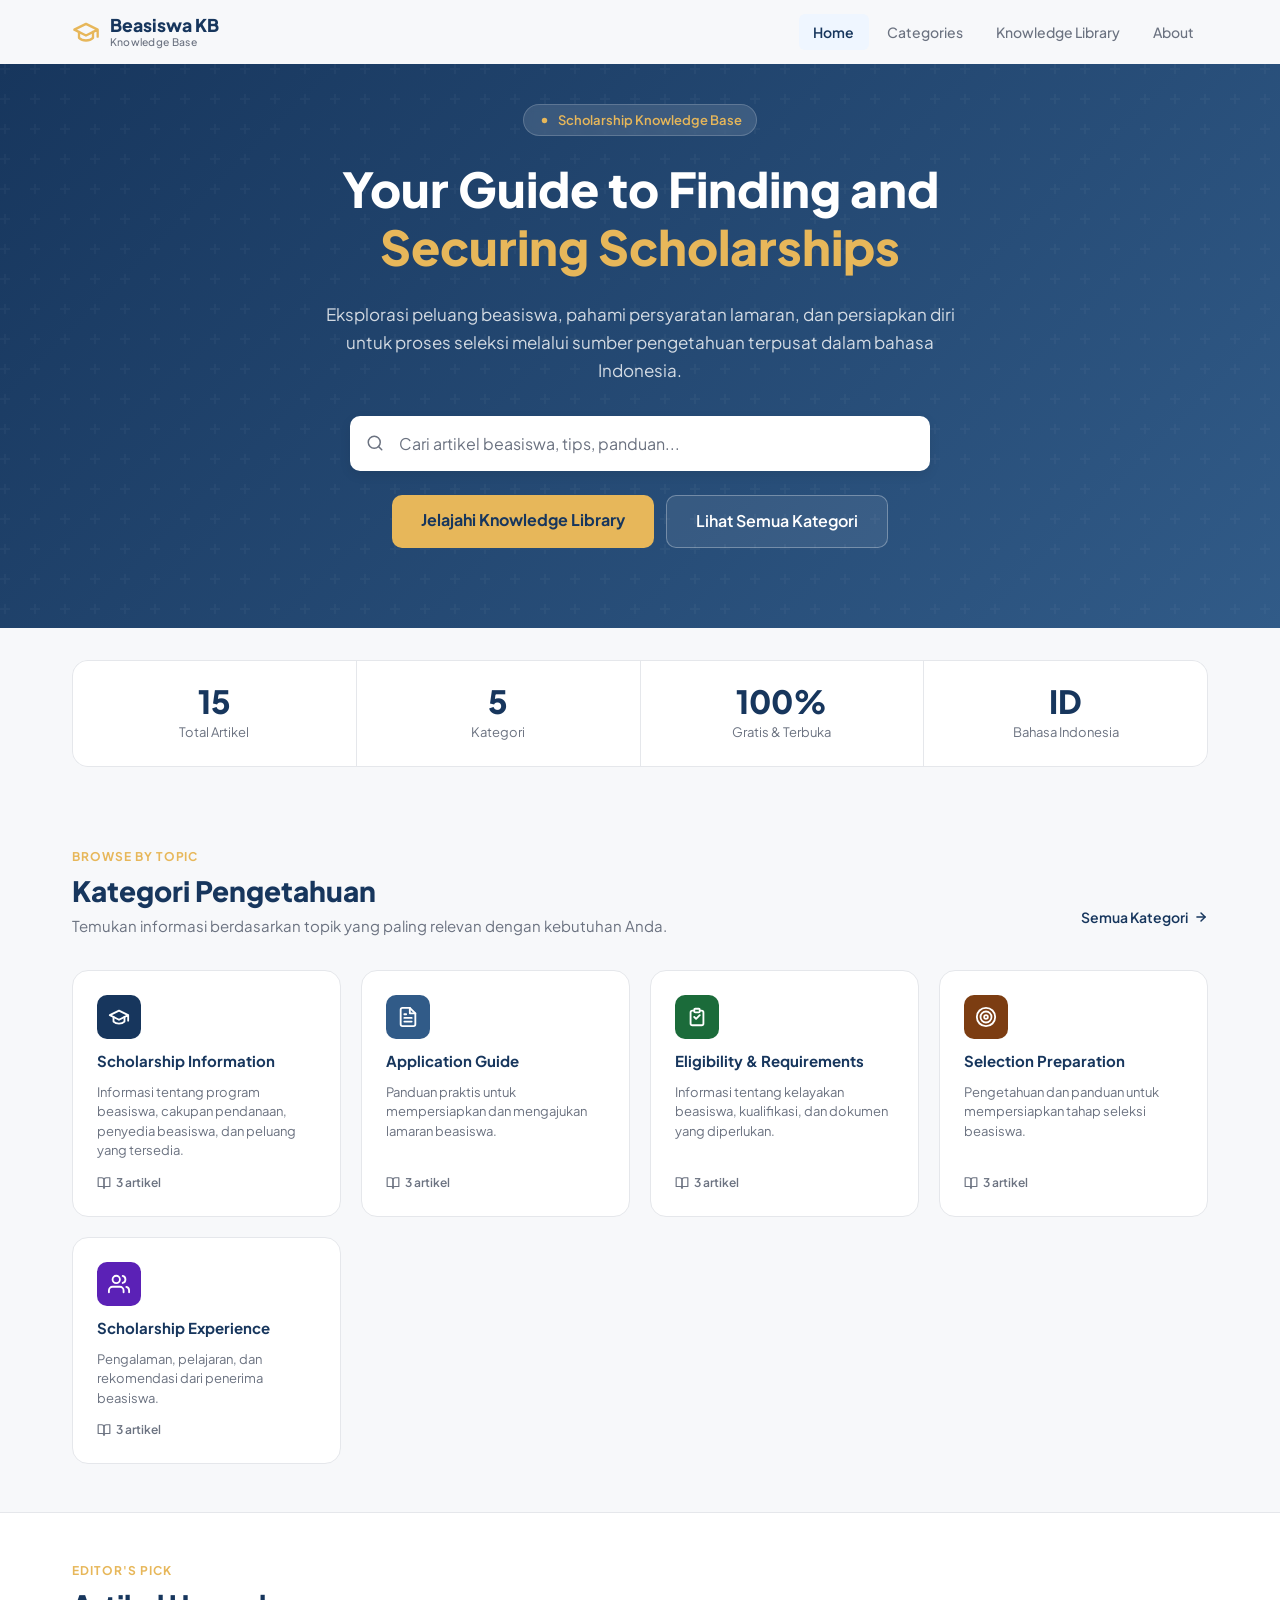
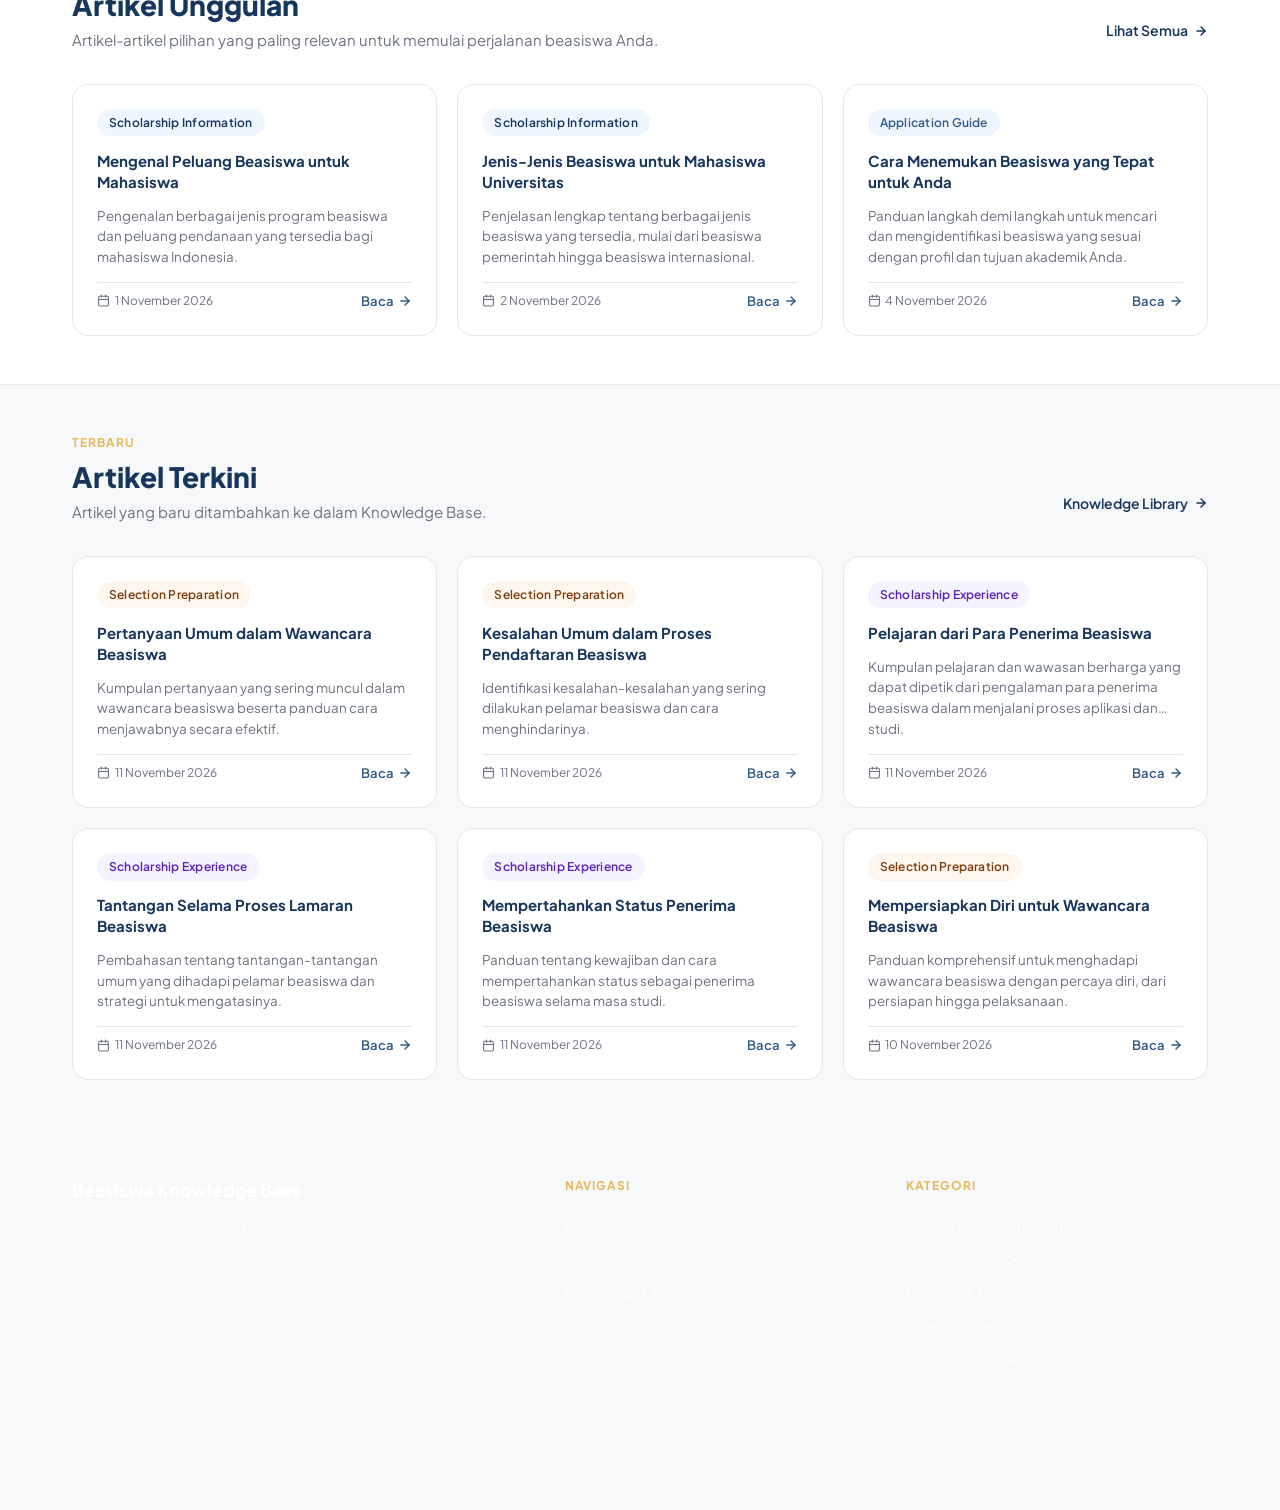
==== websitekm/index.html @ 0478dff2 "initial" ====
<!DOCTYPE html>
<html lang="id">
<head>
  <meta charset="UTF-8" />
  <meta name="viewport" content="width=device-width, initial-scale=1.0" />
  <meta name="description" content="Scholarship Knowledge Base — Platform pengetahuan terpusat tentang beasiswa untuk mahasiswa Indonesia." />
  <title>Beasiswa Knowledge Base — Home</title>
  <link rel="stylesheet" href="assets/css/style.css" />
</head>
<body>

<!-- NAVBAR -->
<header id="navbar"></header>

<!-- HERO -->
<section class="hero" aria-label="Hero section">
  <div class="container hero-inner">
    <span class="hero-eyebrow">
      <svg xmlns="http://www.w3.org/2000/svg" width="13" height="13" viewBox="0 0 24 24" fill="currentColor"><circle cx="12" cy="12" r="5"/></svg>
      Scholarship Knowledge Base
    </span>

    <h1>Your Guide to Finding and <span>Securing Scholarships</span></h1>

    <p class="hero-desc">
      Eksplorasi peluang beasiswa, pahami persyaratan lamaran, dan persiapkan diri untuk proses seleksi melalui sumber pengetahuan terpusat dalam bahasa Indonesia.
    </p>

    <!-- Search -->
    <div class="hero-search search-wrap" style="margin-top:.5rem">
      <form id="heroSearchForm" role="search" aria-label="Cari artikel beasiswa">
        <svg class="search-icon" xmlns="http://www.w3.org/2000/svg" viewBox="0 0 24 24" fill="none" stroke="currentColor" stroke-width="2" stroke-linecap="round" stroke-linejoin="round"><circle cx="11" cy="11" r="8"/><line x1="21" y1="21" x2="16.65" y2="16.65"/></svg>
        <input
          id="heroSearch"
          class="search-input"
          type="search"
          placeholder="Cari artikel beasiswa, tips, panduan..."
          autocomplete="off"
          aria-label="Cari artikel"
        />
        <button type="button" class="search-clear" id="heroSearchClear" aria-label="Hapus pencarian">&times;</button>
      </form>
    </div>

    <div class="hero-actions">
      <a href="library.html" class="btn-hero-primary">Jelajahi Knowledge Library</a>
      <a href="categories.html" class="btn-hero-outline">Lihat Semua Kategori</a>
    </div>
  </div>
</section>

<!-- STATS -->
<div class="container">
  <div class="stats-strip" id="statsStrip">
    <!-- injected by home.js -->
  </div>
</div>

<!-- FEATURED CATEGORIES -->
<section>
  <div class="container">
    <div class="section-header">
      <div>
        <div class="section-label">Browse by Topic</div>
        <h2 class="section-title">Kategori Pengetahuan</h2>
        <p class="section-desc">Temukan informasi berdasarkan topik yang paling relevan dengan kebutuhan Anda.</p>
      </div>
      <a href="categories.html" class="btn btn-ghost" style="white-space:nowrap">
        Semua Kategori
        <svg xmlns="http://www.w3.org/2000/svg" width="14" height="14" viewBox="0 0 24 24" fill="none" stroke="currentColor" stroke-width="2.5" stroke-linecap="round" stroke-linejoin="round"><line x1="5" y1="12" x2="19" y2="12"/><polyline points="12 5 19 12 12 19"/></svg>
      </a>
    </div>
    <div class="categories-grid" id="featuredCategories">
      <!-- injected by home.js -->
    </div>
  </div>
</section>

<!-- FEATURED KNOWLEDGE -->
<section style="background:var(--color-surface); border-top:1px solid var(--color-border); border-bottom:1px solid var(--color-border);">
  <div class="container">
    <div class="section-header">
      <div>
        <div class="section-label">Editor's Pick</div>
        <h2 class="section-title">Artikel Unggulan</h2>
        <p class="section-desc">Artikel-artikel pilihan yang paling relevan untuk memulai perjalanan beasiswa Anda.</p>
      </div>
      <a href="library.html" class="btn btn-ghost" style="white-space:nowrap">
        Lihat Semua
        <svg xmlns="http://www.w3.org/2000/svg" width="14" height="14" viewBox="0 0 24 24" fill="none" stroke="currentColor" stroke-width="2.5" stroke-linecap="round" stroke-linejoin="round"><line x1="5" y1="12" x2="19" y2="12"/><polyline points="12 5 19 12 12 19"/></svg>
      </a>
    </div>
    <div class="knowledge-grid" id="featuredKnowledge">
      <!-- injected by home.js -->
    </div>
  </div>
</section>

<!-- LATEST KNOWLEDGE -->
<section>
  <div class="container">
    <div class="section-header">
      <div>
        <div class="section-label">Terbaru</div>
        <h2 class="section-title">Artikel Terkini</h2>
        <p class="section-desc">Artikel yang baru ditambahkan ke dalam Knowledge Base.</p>
      </div>
      <a href="library.html" class="btn btn-ghost" style="white-space:nowrap">
        Knowledge Library
        <svg xmlns="http://www.w3.org/2000/svg" width="14" height="14" viewBox="0 0 24 24" fill="none" stroke="currentColor" stroke-width="2.5" stroke-linecap="round" stroke-linejoin="round"><line x1="5" y1="12" x2="19" y2="12"/><polyline points="12 5 19 12 12 19"/></svg>
      </a>
    </div>
    <div class="knowledge-grid" id="latestKnowledge">
      <!-- injected by home.js -->
    </div>
  </div>
</section>

<!-- FOOTER -->
<footer id="footer"></footer>

<script src="assets/js/app.js"></script>
<script src="assets/js/home.js"></script>
</body>
</html>
---- websitekm/assets/css/style.css ----
/* ============================================================
   SCHOLARSHIP KNOWLEDGE BASE — Global Stylesheet
   ============================================================ */

/* ---------- Fonts ---------- */
@import url('https://fonts.googleapis.com/css2?family=Plus+Jakarta+Sans:wght@300;400;500;600;700;800&display=swap');

/* ---------- CSS Custom Properties ---------- */
:root {
  --color-primary:       #17365D;
  --color-primary-light: #1E4A7D;
  --color-secondary:     #315B88;
  --color-accent:        #E7B75A;
  --color-accent-hover:  #D4A348;
  --color-bg:            #F7F8FA;
  --color-surface:       #FFFFFF;
  --color-text:          #202B3C;
  --color-text-secondary:#6B7280;
  --color-border:        #E5E7EB;
  --color-success:       #1B6B3A;
  --color-warning:       #7C3D12;
  --color-purple:        #5B21B6;

  --shadow-sm:  0 1px 3px rgba(0,0,0,.08);
  --shadow-md:  0 4px 12px rgba(0,0,0,.08);
  --shadow-lg:  0 8px 24px rgba(0,0,0,.10);

  --radius-sm:  6px;
  --radius-md:  10px;
  --radius-lg:  16px;
  --radius-xl:  24px;

  --transition: 0.2s ease;

  --font-family: 'Plus Jakarta Sans', system-ui, -apple-system, sans-serif;
  --container-max: 1200px;
  --container-pad: clamp(1rem, 5vw, 2rem);
}

/* ---------- Reset ---------- */
*, *::before, *::after { box-sizing: border-box; margin: 0; padding: 0; }
html { scroll-behavior: smooth; font-size: 16px; }
body {
  font-family: var(--font-family);
  background-color: var(--color-bg);
  color: var(--color-text);
  line-height: 1.6;
  -webkit-font-smoothing: antialiased;
}
img { max-width: 100%; height: auto; display: block; }
a { color: inherit; text-decoration: none; }
ul, ol { list-style: none; }
button { cursor: pointer; border: none; background: none; font-family: inherit; }
input { font-family: inherit; }

/* ---------- Utility ---------- */
.container {
  max-width: var(--container-max);
  margin-inline: auto;
  padding-inline: var(--container-pad);
}

.visually-hidden {
  position: absolute; width: 1px; height: 1px;
  overflow: hidden; clip: rect(0,0,0,0); white-space: nowrap;
}

.text-center { text-align: center; }

.badge {
  display: inline-flex;
  align-items: center;
  gap: 0.3rem;
  padding: 0.25rem 0.75rem;
  border-radius: 999px;
  font-size: 0.75rem;
  font-weight: 600;
  letter-spacing: 0.02em;
}

.badge-cat001 { background: #EFF6FF; color: #17365D; }
.badge-cat002 { background: #EFF6FF; color: #315B88; }
.badge-cat003 { background: #F0FDF4; color: #1B6B3A; }
.badge-cat004 { background: #FFF7ED; color: #7C3D12; }
.badge-cat005 { background: #F5F3FF; color: #5B21B6; }

/* ---------- Buttons ---------- */
.btn {
  display: inline-flex;
  align-items: center;
  gap: 0.4rem;
  padding: 0.65rem 1.4rem;
  border-radius: var(--radius-md);
  font-size: 0.875rem;
  font-weight: 600;
  transition: background var(--transition), color var(--transition), transform var(--transition), box-shadow var(--transition);
}
.btn:active { transform: scale(0.98); }

.btn-primary {
  background: var(--color-accent);
  color: var(--color-primary);
}
.btn-primary:hover { background: var(--color-accent-hover); box-shadow: var(--shadow-md); }

.btn-outline {
  background: transparent;
  border: 1.5px solid var(--color-primary);
  color: var(--color-primary);
}
.btn-outline:hover { background: var(--color-primary); color: #fff; }

.btn-ghost {
  background: transparent;
  color: var(--color-primary);
  font-weight: 600;
  padding-inline: 0;
}
.btn-ghost:hover { text-decoration: underline; }

.btn-sm { padding: 0.4rem 1rem; font-size: 0.8125rem; }

/* ---------- Navigation ---------- */
.navbar {
  position: sticky;
  top: 0;
  z-index: 1000;
  background: var(--color-surface);
  border-bottom: 1px solid var(--color-border);
  box-shadow: var(--shadow-sm);
}

.navbar-inner {
  display: flex;
  align-items: center;
  justify-content: space-between;
  gap: 1rem;
  padding-block: 0.9rem;
}

.navbar-logo {
  display: flex;
  align-items: center;
  gap: 0.6rem;
  font-weight: 800;
  font-size: 1.1rem;
  color: var(--color-primary);
  line-height: 1.2;
}

.navbar-logo svg {
  flex-shrink: 0;
  color: var(--color-accent);
}

.navbar-logo-sub {
  font-size: 0.65rem;
  font-weight: 500;
  color: var(--color-text-secondary);
  display: block;
  letter-spacing: 0.03em;
}

.navbar-nav {
  display: flex;
  align-items: center;
  gap: 0.25rem;
}

.navbar-nav a {
  padding: 0.4rem 0.9rem;
  border-radius: var(--radius-sm);
  font-size: 0.875rem;
  font-weight: 500;
  color: var(--color-text-secondary);
  transition: color var(--transition), background var(--transition);
}

.navbar-nav a:hover,
.navbar-nav a.active {
  color: var(--color-primary);
  background: #EFF6FF;
}

.navbar-nav a.active { font-weight: 600; }

.navbar-toggle {
  display: none;
  flex-direction: column;
  gap: 5px;
  padding: 0.4rem;
  border-radius: var(--radius-sm);
  color: var(--color-text);
}

.navbar-toggle span {
  display: block;
  width: 22px;
  height: 2px;
  background: currentColor;
  border-radius: 2px;
  transition: transform var(--transition), opacity var(--transition);
}

/* Mobile nav */
@media (max-width: 768px) {
  .navbar-nav {
    display: none;
    position: absolute;
    top: 100%;
    left: 0;
    right: 0;
    background: var(--color-surface);
    border-bottom: 1px solid var(--color-border);
    flex-direction: column;
    align-items: stretch;
    padding: 0.75rem 1rem;
    gap: 0.25rem;
    box-shadow: var(--shadow-md);
  }

  .navbar-nav.open { display: flex; }

  .navbar-nav a {
    padding: 0.65rem 1rem;
    border-radius: var(--radius-sm);
  }

  .navbar-toggle { display: flex; }
}

/* ---------- Footer ---------- */
.footer {
  background: var(--color-primary);
  color: rgba(255,255,255,0.85);
  margin-top: 4rem;
}

.footer-top {
  padding-block: 3rem;
  display: grid;
  grid-template-columns: 1.5fr 1fr 1fr;
  gap: 2.5rem;
}

.footer-brand-name {
  font-weight: 800;
  font-size: 1.1rem;
  color: #fff;
  margin-bottom: 0.5rem;
}

.footer-brand-desc {
  font-size: 0.875rem;
  line-height: 1.6;
  color: rgba(255,255,255,0.65);
  max-width: 28ch;
}

.footer-heading {
  font-size: 0.75rem;
  font-weight: 700;
  letter-spacing: 0.08em;
  text-transform: uppercase;
  color: var(--color-accent);
  margin-bottom: 1rem;
}

.footer-links {
  display: flex;
  flex-direction: column;
  gap: 0.5rem;
}

.footer-links a {
  font-size: 0.875rem;
  color: rgba(255,255,255,0.7);
  transition: color var(--transition);
}

.footer-links a:hover { color: #fff; }

.footer-bottom {
  border-top: 1px solid rgba(255,255,255,0.12);
  padding-block: 1.25rem;
  display: flex;
  align-items: center;
  justify-content: space-between;
  flex-wrap: wrap;
  gap: 0.5rem;
  font-size: 0.8125rem;
  color: rgba(255,255,255,0.5);
}

@media (max-width: 768px) {
  .footer-top { grid-template-columns: 1fr; }
  .footer-bottom { justify-content: center; text-align: center; }
}

/* ---------- Hero Section ---------- */
.hero {
  background: linear-gradient(135deg, var(--color-primary) 0%, var(--color-secondary) 100%);
  color: #fff;
  padding-block: clamp(3rem, 8vw, 5rem);
  position: relative;
  overflow: hidden;
}

.hero::before {
  content: '';
  position: absolute;
  inset: 0;
  background: url("data:image/svg+xml,%3Csvg width='60' height='60' viewBox='0 0 60 60' xmlns='http://www.w3.org/2000/svg'%3E%3Cg fill='none' fill-rule='evenodd'%3E%3Cg fill='%23ffffff' fill-opacity='0.03'%3E%3Cpath d='M36 34v-4h-2v4h-4v2h4v4h2v-4h4v-2h-4zm0-30V0h-2v4h-4v2h4v4h2V6h4V4h-4zM6 34v-4H4v4H0v2h4v4h2v-4h4v-2H6zM6 4V0H4v4H0v2h4v4h2V6h4V4H6z'/%3E%3C/g%3E%3C/g%3E%3C/svg%3E");
}

.hero-inner {
  position: relative;
  display: flex;
  flex-direction: column;
  align-items: center;
  text-align: center;
  gap: 1.5rem;
}

.hero-eyebrow {
  display: inline-flex;
  align-items: center;
  gap: 0.4rem;
  background: rgba(255,255,255,0.12);
  backdrop-filter: blur(4px);
  border: 1px solid rgba(255,255,255,0.18);
  border-radius: 999px;
  padding: 0.3rem 0.9rem;
  font-size: 0.8125rem;
  font-weight: 600;
  color: var(--color-accent);
}

.hero h1 {
  font-size: clamp(1.75rem, 5vw, 3rem);
  font-weight: 800;
  line-height: 1.2;
  max-width: 20ch;
  margin-inline: auto;
}

.hero h1 span { color: var(--color-accent); }

.hero-desc {
  font-size: clamp(0.9375rem, 2vw, 1.0625rem);
  line-height: 1.65;
  color: rgba(255,255,255,0.80);
  max-width: 55ch;
  margin-inline: auto;
}

.hero-actions {
  display: flex;
  gap: 0.75rem;
  flex-wrap: wrap;
  justify-content: center;
}

.btn-hero-primary {
  background: var(--color-accent);
  color: var(--color-primary);
  font-weight: 700;
  padding: 0.8rem 1.8rem;
  border-radius: var(--radius-md);
  transition: background var(--transition), transform var(--transition);
}
.btn-hero-primary:hover { background: var(--color-accent-hover); transform: translateY(-1px); }

.btn-hero-outline {
  background: rgba(255,255,255,0.08);
  border: 1.5px solid rgba(255,255,255,0.3);
  color: #fff;
  font-weight: 600;
  padding: 0.8rem 1.8rem;
  border-radius: var(--radius-md);
  transition: background var(--transition);
}
.btn-hero-outline:hover { background: rgba(255,255,255,0.15); }

/* ---------- Search Bar ---------- */
.search-wrap {
  width: 100%;
  max-width: 580px;
  position: relative;
}

.search-wrap svg.search-icon {
  position: absolute;
  left: 1rem;
  top: 50%;
  transform: translateY(-50%);
  color: var(--color-text-secondary);
  pointer-events: none;
  width: 18px;
  height: 18px;
}

.search-input {
  width: 100%;
  padding: 0.85rem 3rem 0.85rem 2.75rem;
  border-radius: var(--radius-md);
  border: 1.5px solid transparent;
  background: var(--color-surface);
  font-size: 0.9375rem;
  color: var(--color-text);
  transition: border-color var(--transition), box-shadow var(--transition);
}

.search-input:focus {
  outline: none;
  border-color: var(--color-secondary);
  box-shadow: 0 0 0 3px rgba(49,91,136,0.15);
}

.search-input::placeholder { color: var(--color-text-secondary); }

.search-clear {
  position: absolute;
  right: 0.75rem;
  top: 50%;
  transform: translateY(-50%);
  display: none;
  align-items: center;
  justify-content: center;
  width: 24px;
  height: 24px;
  border-radius: 50%;
  background: var(--color-border);
  color: var(--color-text-secondary);
  font-size: 1rem;
  transition: background var(--transition);
}

.search-clear:hover { background: #D1D5DB; }
.search-clear.visible { display: flex; }

/* Hero search */
.hero-search { max-width: 580px; margin-inline: auto; }
.hero-search .search-input {
  box-shadow: var(--shadow-md);
  font-size: 1rem;
  padding: 1rem 3rem 1rem 3rem;
}

/* ---------- Section header ---------- */
.section-header {
  display: flex;
  align-items: flex-end;
  justify-content: space-between;
  gap: 1rem;
  margin-bottom: 2rem;
}

.section-label {
  font-size: 0.75rem;
  font-weight: 700;
  letter-spacing: 0.08em;
  text-transform: uppercase;
  color: var(--color-accent);
  margin-bottom: 0.4rem;
}

.section-title {
  font-size: clamp(1.25rem, 3vw, 1.75rem);
  font-weight: 800;
  color: var(--color-primary);
  line-height: 1.25;
}

.section-desc {
  font-size: 0.9375rem;
  color: var(--color-text-secondary);
  margin-top: 0.4rem;
  max-width: 55ch;
}

/* ---------- Category Cards ---------- */
.categories-grid {
  display: grid;
  grid-template-columns: repeat(auto-fill, minmax(220px, 1fr));
  gap: 1.25rem;
}

.category-card {
  background: var(--color-surface);
  border: 1px solid var(--color-border);
  border-radius: var(--radius-lg);
  padding: 1.5rem;
  display: flex;
  flex-direction: column;
  gap: 0.75rem;
  transition: box-shadow var(--transition), transform var(--transition), border-color var(--transition);
  cursor: pointer;
  text-decoration: none;
  color: inherit;
}

.category-card:hover {
  box-shadow: var(--shadow-md);
  transform: translateY(-2px);
  border-color: var(--color-secondary);
}

.category-icon {
  width: 44px;
  height: 44px;
  border-radius: var(--radius-md);
  display: flex;
  align-items: center;
  justify-content: center;
  flex-shrink: 0;
  color: #fff;
}

.category-name {
  font-size: 0.9375rem;
  font-weight: 700;
  color: var(--color-primary);
  line-height: 1.3;
}

.category-desc {
  font-size: 0.8125rem;
  color: var(--color-text-secondary);
  line-height: 1.5;
  flex: 1;
}

.category-count {
  font-size: 0.75rem;
  font-weight: 600;
  color: var(--color-text-secondary);
  display: flex;
  align-items: center;
  gap: 0.3rem;
}

/* ---------- Knowledge Cards ---------- */
.knowledge-grid {
  display: grid;
  grid-template-columns: repeat(auto-fill, minmax(300px, 1fr));
  gap: 1.25rem;
}

.knowledge-card {
  background: var(--color-surface);
  border: 1px solid var(--color-border);
  border-radius: var(--radius-lg);
  padding: 1.5rem;
  display: flex;
  flex-direction: column;
  gap: 0.85rem;
  transition: box-shadow var(--transition), transform var(--transition);
}

.knowledge-card:hover {
  box-shadow: var(--shadow-md);
  transform: translateY(-2px);
}

.knowledge-card-header {
  display: flex;
  align-items: flex-start;
  justify-content: space-between;
  gap: 0.75rem;
}

.knowledge-card-title {
  font-size: 0.9375rem;
  font-weight: 700;
  color: var(--color-primary);
  line-height: 1.4;
}

.knowledge-card-desc {
  font-size: 0.8375rem;
  color: var(--color-text-secondary);
  line-height: 1.55;
  flex: 1;
  display: -webkit-box;
  -webkit-line-clamp: 3;
  -webkit-box-orient: vertical;
  overflow: hidden;
}

.knowledge-card-footer {
  display: flex;
  align-items: center;
  justify-content: space-between;
  gap: 0.5rem;
  margin-top: auto;
  padding-top: 0.5rem;
  border-top: 1px solid var(--color-border);
}

.knowledge-card-date {
  font-size: 0.75rem;
  color: var(--color-text-secondary);
  display: flex;
  align-items: center;
  gap: 0.3rem;
}

.knowledge-card .btn-read {
  font-size: 0.8125rem;
  font-weight: 600;
  color: var(--color-secondary);
  display: flex;
  align-items: center;
  gap: 0.25rem;
  transition: gap var(--transition), color var(--transition);
}

.knowledge-card .btn-read:hover { color: var(--color-primary); gap: 0.5rem; }

/* ---------- Filter bar ---------- */
.filter-bar {
  display: flex;
  gap: 0.5rem;
  flex-wrap: wrap;
  margin-bottom: 1.5rem;
}

.filter-btn {
  padding: 0.4rem 1rem;
  border-radius: 999px;
  font-size: 0.8125rem;
  font-weight: 500;
  border: 1.5px solid var(--color-border);
  background: var(--color-surface);
  color: var(--color-text-secondary);
  transition: all var(--transition);
}

.filter-btn:hover { border-color: var(--color-secondary); color: var(--color-secondary); }

.filter-btn.active {
  background: var(--color-primary);
  border-color: var(--color-primary);
  color: #fff;
  font-weight: 600;
}

/* ---------- Empty state ---------- */
.empty-state {
  grid-column: 1 / -1;
  display: flex;
  flex-direction: column;
  align-items: center;
  gap: 0.75rem;
  padding: 3rem 1.5rem;
  text-align: center;
  color: var(--color-text-secondary);
}

.empty-state svg {
  width: 48px;
  height: 48px;
  opacity: 0.4;
}

.empty-state-title {
  font-size: 1rem;
  font-weight: 600;
  color: var(--color-text);
}

.empty-state-desc {
  font-size: 0.875rem;
  max-width: 30ch;
}

/* ---------- Loading state ---------- */
.loading-state {
  grid-column: 1 / -1;
  display: flex;
  justify-content: center;
  align-items: center;
  padding: 3rem;
  gap: 0.75rem;
  color: var(--color-text-secondary);
  font-size: 0.875rem;
}

.spinner {
  width: 20px;
  height: 20px;
  border: 2px solid var(--color-border);
  border-top-color: var(--color-secondary);
  border-radius: 50%;
  animation: spin 0.7s linear infinite;
  flex-shrink: 0;
}

@keyframes spin { to { transform: rotate(360deg); } }

/* ---------- Page Header ---------- */
.page-header {
  background: linear-gradient(135deg, var(--color-primary) 0%, var(--color-secondary) 100%);
  color: #fff;
  padding-block: clamp(2rem, 5vw, 3.5rem);
}

.page-header-inner { position: relative; }

.page-eyebrow {
  display: inline-flex;
  align-items: center;
  gap: 0.4rem;
  background: rgba(255,255,255,0.12);
  border-radius: 999px;
  padding: 0.25rem 0.8rem;
  font-size: 0.75rem;
  font-weight: 600;
  color: var(--color-accent);
  margin-bottom: 0.75rem;
}

.page-header h1 {
  font-size: clamp(1.5rem, 4vw, 2.25rem);
  font-weight: 800;
  line-height: 1.25;
  margin-bottom: 0.6rem;
}

.page-header p {
  font-size: 0.9375rem;
  color: rgba(255,255,255,0.75);
  max-width: 55ch;
}

.page-header-meta {
  margin-top: 1rem;
  font-size: 0.8125rem;
  color: rgba(255,255,255,0.6);
  display: flex;
  align-items: center;
  gap: 0.4rem;
}

/* ---------- Breadcrumb ---------- */
.breadcrumb {
  display: flex;
  align-items: center;
  gap: 0.4rem;
  flex-wrap: wrap;
  font-size: 0.8125rem;
  color: rgba(255,255,255,0.65);
  margin-bottom: 1rem;
}

.breadcrumb a { color: rgba(255,255,255,0.7); transition: color var(--transition); }
.breadcrumb a:hover { color: #fff; }
.breadcrumb-sep { opacity: 0.4; }

/* ---------- Detail Page ---------- */
.detail-layout {
  display: grid;
  grid-template-columns: 1fr 320px;
  gap: 2rem;
  padding-block: 2rem;
  align-items: start;
}

@media (max-width: 1024px) {
  .detail-layout { grid-template-columns: 1fr; }
}

.article-body {
  background: var(--color-surface);
  border: 1px solid var(--color-border);
  border-radius: var(--radius-lg);
  padding: clamp(1.25rem, 4vw, 2.5rem);
}

.article-meta-row {
  display: flex;
  align-items: center;
  gap: 0.75rem;
  flex-wrap: wrap;
  margin-bottom: 1.5rem;
}

.article-title {
  font-size: clamp(1.25rem, 3.5vw, 1.875rem);
  font-weight: 800;
  color: var(--color-primary);
  line-height: 1.25;
  margin-bottom: 0.75rem;
}

.article-overview {
  font-size: 1rem;
  color: var(--color-text-secondary);
  line-height: 1.65;
  padding: 1rem 1.25rem;
  background: var(--color-bg);
  border-left: 3px solid var(--color-accent);
  border-radius: 0 var(--radius-sm) var(--radius-sm) 0;
  margin-bottom: 2rem;
}

.article-section { margin-bottom: 2rem; }

.article-section h3 {
  font-size: 1.0625rem;
  font-weight: 700;
  color: var(--color-primary);
  margin-bottom: 0.75rem;
  padding-bottom: 0.5rem;
  border-bottom: 1px solid var(--color-border);
}

.article-section p {
  font-size: 0.9375rem;
  color: var(--color-text);
  line-height: 1.7;
}

.tips-list {
  display: flex;
  flex-direction: column;
  gap: 0.6rem;
  margin-top: 0.5rem;
}

.tips-list li {
  display: flex;
  gap: 0.6rem;
  font-size: 0.9375rem;
  color: var(--color-text);
  line-height: 1.55;
}

.tips-list li::before {
  content: '';
  flex-shrink: 0;
  width: 6px;
  height: 6px;
  border-radius: 50%;
  background: var(--color-accent);
  margin-top: 0.55rem;
}

.article-notes {
  background: #FFFBEB;
  border: 1px solid #FDE68A;
  border-radius: var(--radius-md);
  padding: 1rem 1.25rem;
  display: flex;
  gap: 0.75rem;
  margin-top: 1rem;
}

.article-notes-label {
  font-size: 0.75rem;
  font-weight: 700;
  letter-spacing: 0.05em;
  text-transform: uppercase;
  color: #92400E;
  margin-bottom: 0.3rem;
}

.article-notes p {
  font-size: 0.875rem;
  color: #78350F;
  line-height: 1.55;
}

.source-box {
  margin-top: 2rem;
  padding: 1rem 1.25rem;
  background: var(--color-bg);
  border: 1px solid var(--color-border);
  border-radius: var(--radius-md);
  display: flex;
  gap: 0.75rem;
  align-items: flex-start;
}

.source-label {
  font-size: 0.75rem;
  font-weight: 700;
  letter-spacing: 0.05em;
  text-transform: uppercase;
  color: var(--color-text-secondary);
  margin-bottom: 0.3rem;
}

.source-name {
  font-size: 0.875rem;
  font-weight: 600;
  color: var(--color-text);
}

.source-meta {
  font-size: 0.8125rem;
  color: var(--color-text-secondary);
  margin-top: 0.2rem;
}

.source-link {
  font-size: 0.8125rem;
  color: var(--color-secondary);
  word-break: break-all;
  transition: color var(--transition);
}

.source-link:hover { color: var(--color-primary); text-decoration: underline; }

/* ---------- Sidebar ---------- */
.sidebar { display: flex; flex-direction: column; gap: 1.25rem; }

.sidebar-card {
  background: var(--color-surface);
  border: 1px solid var(--color-border);
  border-radius: var(--radius-lg);
  padding: 1.25rem;
}

.sidebar-title {
  font-size: 0.875rem;
  font-weight: 700;
  color: var(--color-primary);
  margin-bottom: 1rem;
  padding-bottom: 0.6rem;
  border-bottom: 1px solid var(--color-border);
}

.related-item {
  display: flex;
  gap: 0.75rem;
  align-items: flex-start;
  padding-block: 0.75rem;
  border-bottom: 1px solid var(--color-border);
  transition: background var(--transition);
  border-radius: var(--radius-sm);
  text-decoration: none;
  color: inherit;
}

.related-item:last-child { border-bottom: none; }

.related-item-num {
  flex-shrink: 0;
  width: 22px;
  height: 22px;
  border-radius: 50%;
  background: var(--color-bg);
  display: flex;
  align-items: center;
  justify-content: center;
  font-size: 0.6875rem;
  font-weight: 700;
  color: var(--color-text-secondary);
  margin-top: 0.1rem;
}

.related-item-title {
  font-size: 0.8125rem;
  font-weight: 600;
  color: var(--color-text);
  line-height: 1.4;
  transition: color var(--transition);
}

.related-item:hover .related-item-title { color: var(--color-secondary); }

/* ---------- Stats strip ---------- */
.stats-strip {
  display: grid;
  grid-template-columns: repeat(auto-fit, minmax(150px, 1fr));
  gap: 1px;
  background: var(--color-border);
  border: 1px solid var(--color-border);
  border-radius: var(--radius-lg);
  overflow: hidden;
  margin-block: 2rem;
}

.stat-item {
  background: var(--color-surface);
  padding: 1.5rem;
  text-align: center;
}

.stat-number {
  font-size: 2rem;
  font-weight: 800;
  color: var(--color-primary);
  line-height: 1;
}

.stat-label {
  font-size: 0.8125rem;
  color: var(--color-text-secondary);
  margin-top: 0.3rem;
}

/* ---------- 404 message ---------- */
.not-found-box {
  display: flex;
  flex-direction: column;
  align-items: center;
  gap: 1rem;
  padding: 4rem 2rem;
  text-align: center;
  background: var(--color-surface);
  border: 1px solid var(--color-border);
  border-radius: var(--radius-xl);
}

.not-found-box svg { color: var(--color-text-secondary); opacity: 0.3; }

.not-found-title {
  font-size: 1.25rem;
  font-weight: 700;
  color: var(--color-primary);
}

.not-found-desc {
  font-size: 0.9375rem;
  color: var(--color-text-secondary);
  max-width: 32ch;
}

/* ---------- Sections spacing ---------- */
section { padding-block: 3rem; }

section:first-of-type { padding-top: 2.5rem; }

/* ---------- Responsive adjustments ---------- */
@media (max-width: 640px) {
  .knowledge-grid { grid-template-columns: 1fr; }
  .categories-grid { grid-template-columns: 1fr; }
  .hero-actions { flex-direction: column; align-items: center; }
  .section-header { flex-direction: column; align-items: flex-start; }
}
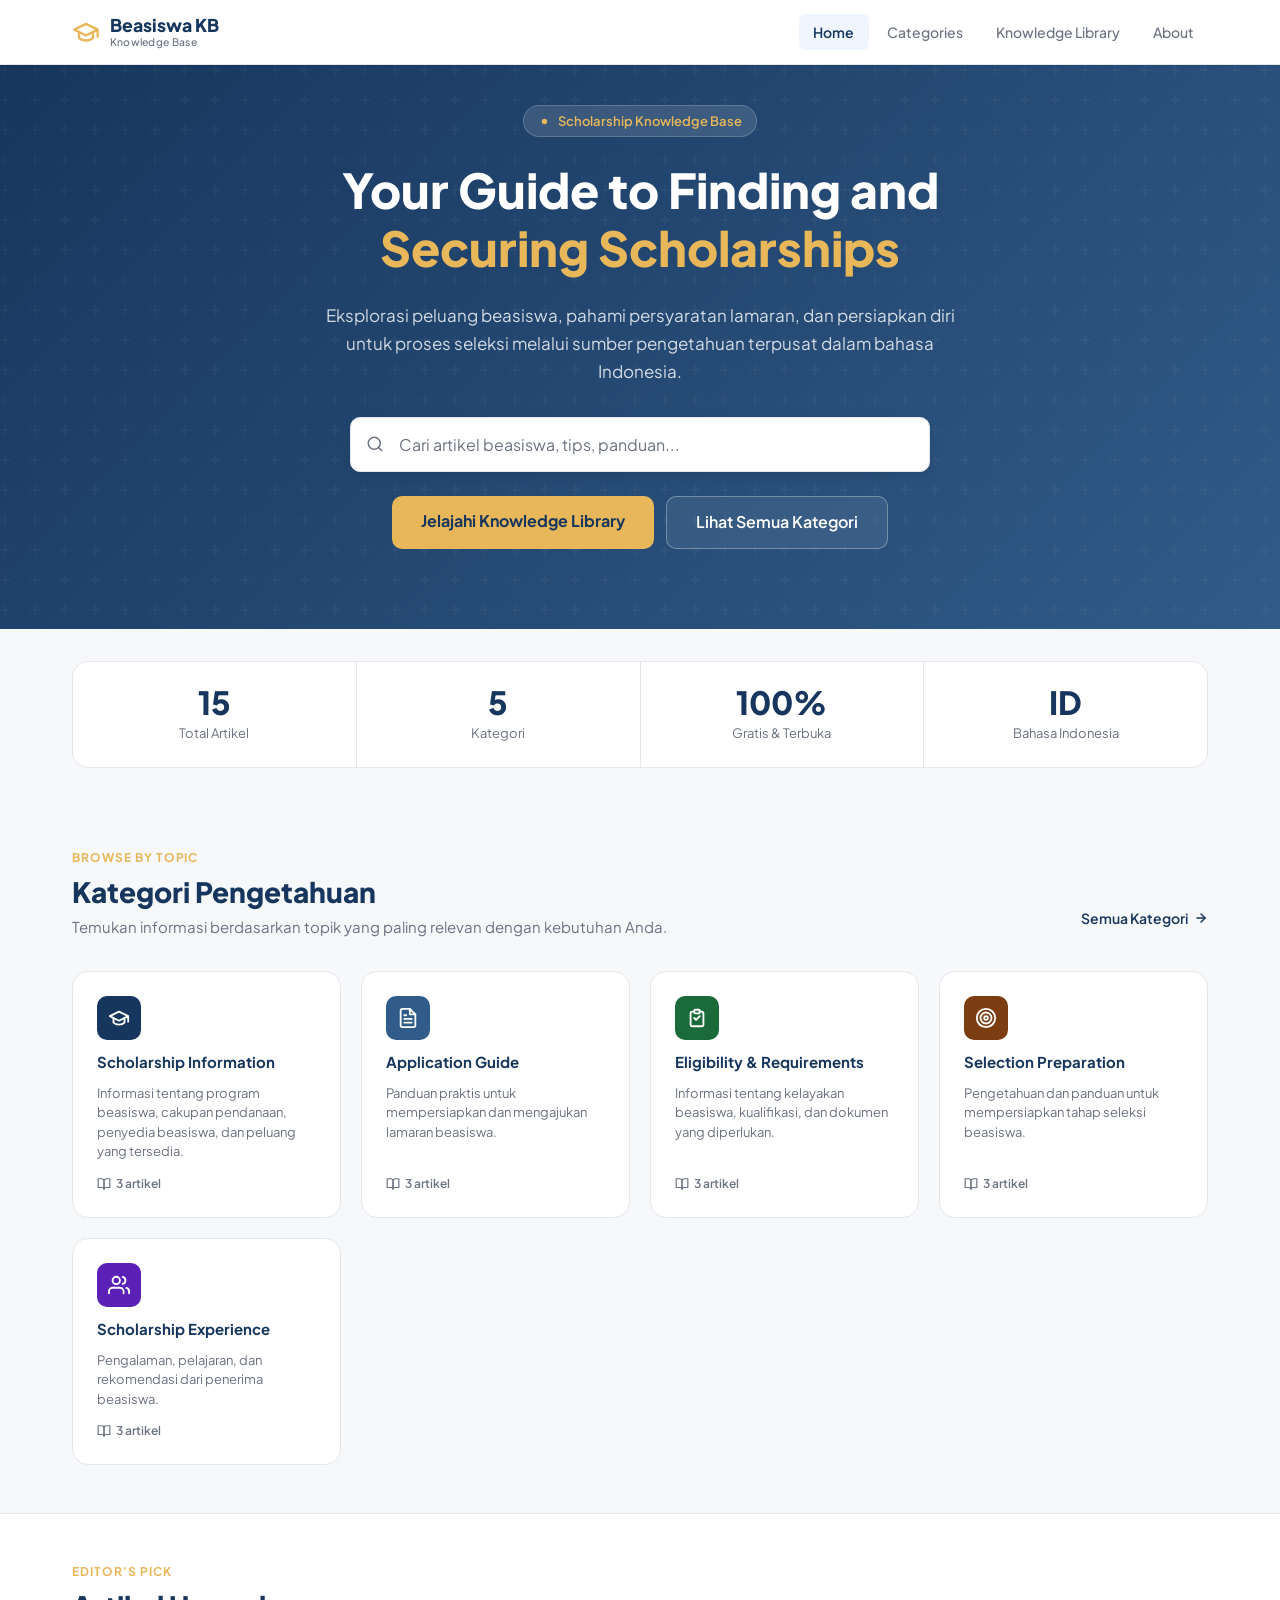
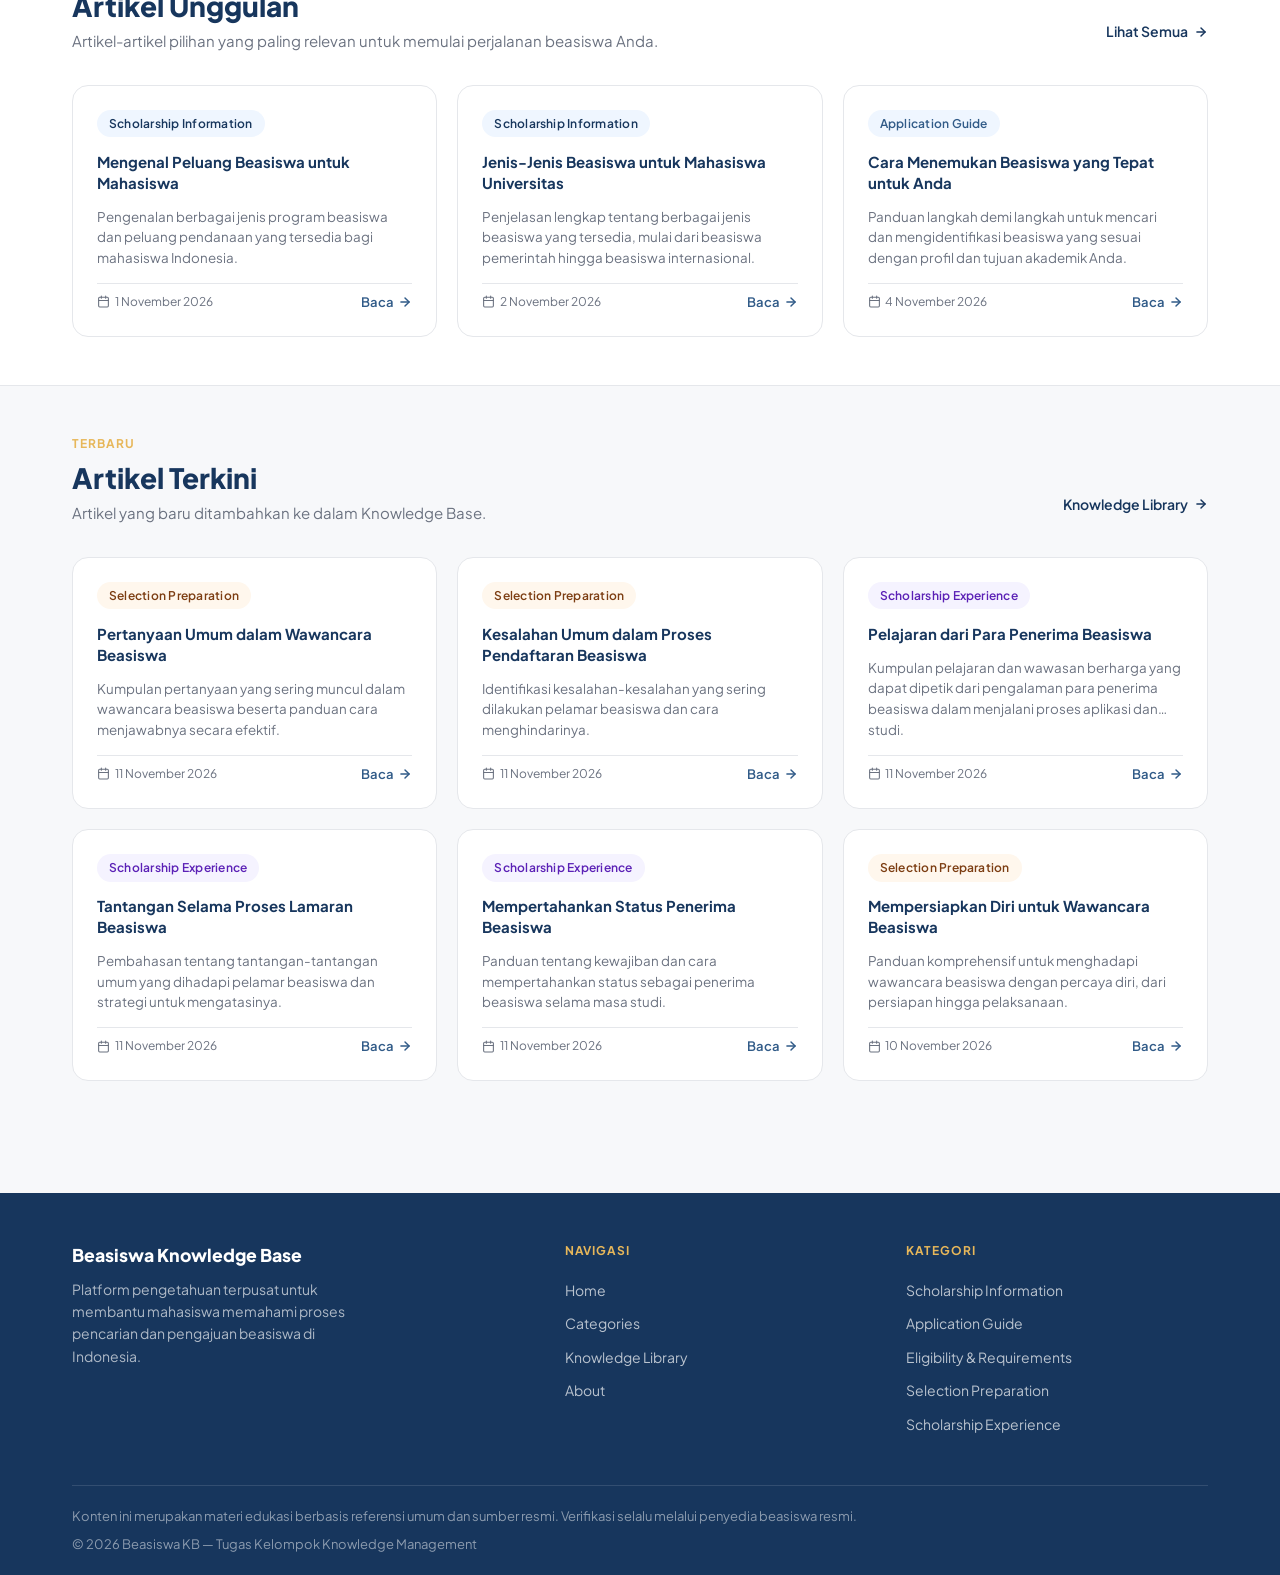
==== commit f20faa95: "fix style error" ====
--- a/websitekm/index.html
+++ b/websitekm/index.html
@@ -10,7 +10,7 @@
 <body>
 
 <!-- NAVBAR -->
-<header id="navbar"></header>
+<header id="navbar" class="navbar"></header>
 
 <!-- HERO -->
 <section class="hero" aria-label="Hero section">
@@ -117,7 +117,7 @@
 </section>
 
 <!-- FOOTER -->
-<footer id="footer"></footer>
+<footer id="footer" class="footer"></footer>
 
 <script src="assets/js/app.js"></script>
 <script src="assets/js/home.js"></script>
--- a/websitekm/assets/css/style.css
+++ b/websitekm/assets/css/style.css
@@ -121,7 +121,8 @@
 .btn-sm { padding: 0.4rem 1rem; font-size: 0.8125rem; }
 
 /* ---------- Navigation ---------- */
-.navbar {
+.navbar,
+#navbar {
   position: sticky;
   top: 0;
   z-index: 1000;
@@ -230,7 +231,8 @@
 }
 
 /* ---------- Footer ---------- */
-.footer {
+.footer,
+#footer {
   background: var(--color-primary);
   color: rgba(255,255,255,0.85);
   margin-top: 4rem;
@@ -404,7 +406,7 @@
   width: 100%;
   padding: 0.85rem 3rem 0.85rem 2.75rem;
   border-radius: var(--radius-md);
-  border: 1.5px solid transparent;
+  border: 1.5px solid var(--color-border);
   background: var(--color-surface);
   font-size: 0.9375rem;
   color: var(--color-text);
@@ -584,6 +586,7 @@
   flex: 1;
   display: -webkit-box;
   -webkit-line-clamp: 3;
+  line-clamp: 3;
   -webkit-box-orient: vertical;
   overflow: hidden;
 }
